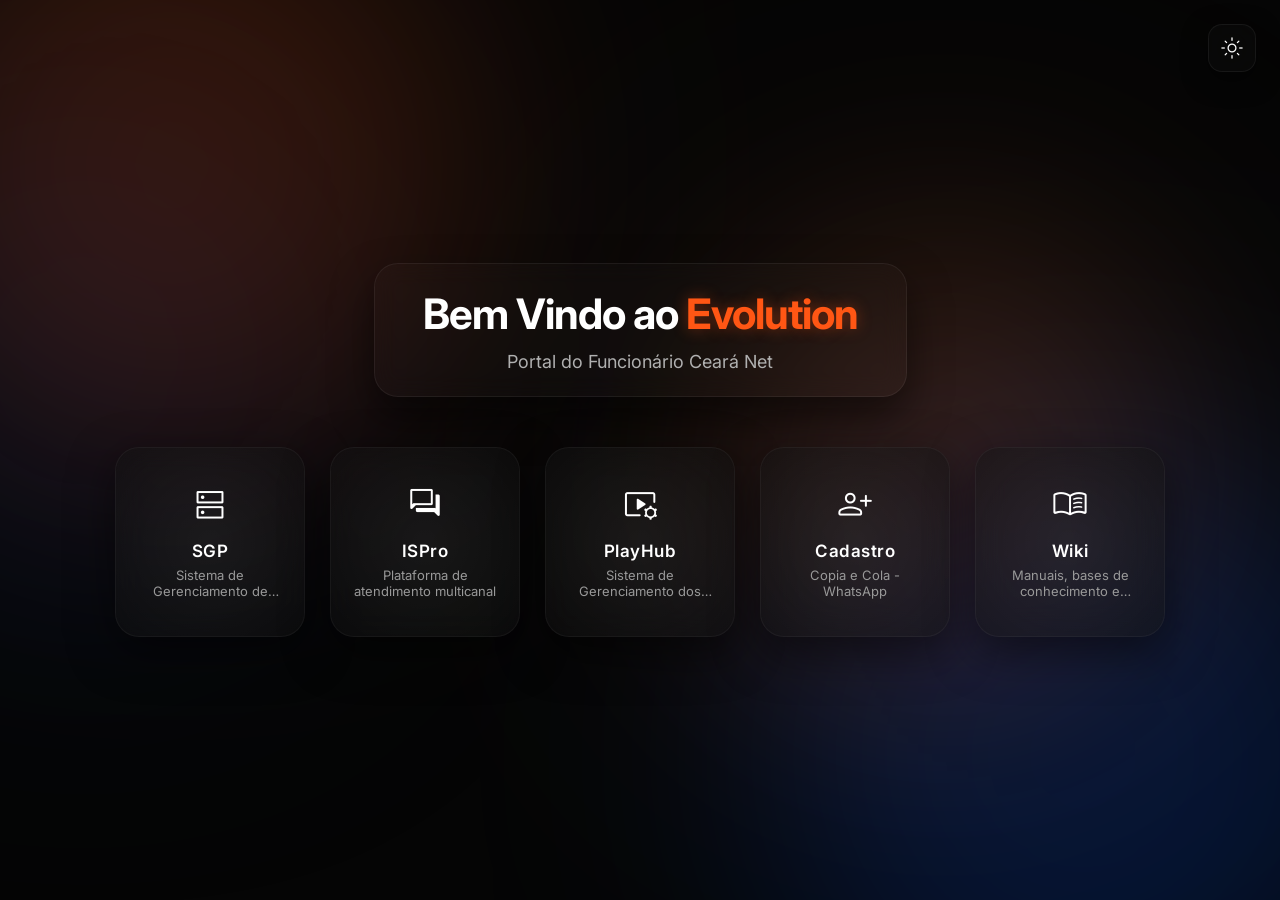
==== index.html @ 419f9e15 "First Commit" ====
<!DOCTYPE html>
<html lang="pt-BR">
<head>
    <meta charset="UTF-8">
    <meta name="viewport" content="width=device-width, initial-scale=1.0">
    <link rel="icon" href="./images/favicon/favicon.png" type="image/x-icon">
    <title>Ceará Net Evolution | Portal do Funcionário</title>
    
    <link rel="preconnect" href="https://fonts.googleapis.com">
    <link rel="preconnect" href="https://fonts.gstatic.com" crossorigin>
    <link href="https://fonts.googleapis.com/css2?family=Inter:wght@400;500;600;700&display=swap" rel="stylesheet">
    <link rel="stylesheet" href="https://fonts.googleapis.com/css2?family=Material+Symbols+Rounded:opsz,wght,FILL,GRAD@20..48,100..700,0..1,-50..200&display=block" />

    <link rel="stylesheet" href="./css/mainStyle.css">
    <link rel="stylesheet" href="./css/indexStyle.css">
</head>
<body>

    <button id="theme-toggle" aria-label="Alternar Tema">
        <span class="material-symbols-rounded">light_mode</span>
    </button>

    <div class="blob-container">
        <div class="fluid-blob blob-1"></div>
        <div class="fluid-blob blob-2"></div>
        <div class="fluid-blob blob-3"></div>
        <div class="fluid-blob blob-4"></div>
    </div>

    <div class="main-container">
        
        <div class="hero">
            <h1>Bem Vindo ao <span>Evolution</span></h1>
            <p>Portal do Funcionário Ceará Net</p>
        </div>

        <div class="cards-grid">

            <a href="https://cearanetmt.sgp.net.br/" target="_blank" class="card">
                <span class="material-symbols-rounded">dns</span>
                <h3>SGP</h3>
                <p>Sistema de Gerenciamento de Provedores</p>
            </a>

            <a href="https://app.ispro.ai/" target="_blank" class="card">
                <span class="material-symbols-rounded">forum</span>
                <h3>ISPro</h3>
                <p>Plataforma de atendimento multicanal</p>
            </a>

            <a href="https://www.playhub.com.br/APP/" target="_blank" class="card">
                <span class="material-symbols-rounded">video_settings</span>
                <h3>PlayHub</h3>
                <p>Sistema de Gerenciamento dos SVAs</p>
            </a>
            
            <a href="./pages/cad-type.html" class="card">
                <span class="material-symbols-rounded">person_add</span>
                <h3>Cadastro</h3>
                <p>Copia e Cola - WhatsApp</p>
            </a>

            <a href="./pages/wiki.html" class="card">
                <span class="material-symbols-rounded">menu_book</span>
                <h3>Wiki</h3>
                <p>Manuais, bases de conhecimento e tutoriais da equipe.</p>
            </a>

        </div>
    </div>

    <script src="./js/indexScript.js"></script>
    <script src="./js/mainScript.js"></script>
</body>
</html>
---- css/mainStyle.css ----
@charset "UTF-8";

/* ==========================================================================
   DESIGN SYSTEM - CEARÁ NET EVOLUTION (VARIÁVEIS GLOBAIS)
   ========================================================================== */
:root {
    /* Paleta de Cores Mestre (Laranjas e Azuis) */
    --clr-orange-main: #FF5614;   /* Laranja Principal */
    --clr-orange-light: #ff773d;  /* Laranja Claro */
    --clr-blue-electric: #0052ff; /* Azul Elétrico Vibrante */
    --clr-blue-deep: #001f66;     /* Azul Profundo Sutil */

    /* Variáveis Semânticas do Tema Escuro */
    --bg-base: #050505;
    --bg-card: rgba(15, 15, 15, 0.45);
    --bg-hero: rgba(255, 255, 255, 0.02);
    --text-main: #ffffff;
    --text-muted: #b0b0b0;
    --text-card-p: #999999;
    --border-alpha: rgba(255, 255, 255, 0.06);
    --shadow-base: rgba(0, 0, 0, 0.5);
    
    --font-primary: 'Inter', sans-serif;
    --transition-smooth: all 0.4s cubic-bezier(0.165, 0.84, 0.44, 1);
}

/* Adaptação para Tema Claro */
.light-theme {
    --bg-base: #fcfff9;
    --bg-card: rgba(255, 255, 255, 0.7);
    --bg-hero: rgba(0, 0, 64, 0.03);
    --text-main: #222222;
    --text-muted: #555555;
    --text-card-p: #666666;
    --border-alpha: rgba(0, 40, 80, 0.08);
    --shadow-base: rgba(0, 30, 60, 0.06);
}

/* RESET UNIVERSAL */
* {
    margin: 0;
    padding: 0;
    box-sizing: border-box;
    font-family: var(--font-primary);
}

body {
    background-color: var(--bg-base); 
    color: var(--text-main);
    display: flex;
    flex-direction: column;
    min-height: 100vh;
    overflow-x: hidden;
    position: relative;
    transition: background-color 0.4s ease, color 0.4s ease;
}
---- css/indexStyle.css ----
@charset "UTF-8";

/* ==========================================================================
   --- COMPONENTE ESPECÍFICO DA HOME: BACKGROUND LÍQUIDO DE 4 CORES ---
   ========================================================================== */
.blob-container {
    position: fixed;
    top: 0;
    left: 0;
    width: 100%;
    height: 100%;
    z-index: -1;
    overflow: hidden;
    pointer-events: none;
}

.fluid-blob {
    position: absolute;
    border-radius: 50%;
    filter: blur(120px); 
    opacity: 0.18;       
    mix-blend-mode: screen;
    transition: opacity 0.6s ease, filter 0.6s ease, mix-blend-mode 0.6s ease;
}

/* AJUSTE SOLICITADO: Calibração refinada do Background para a Versão Clara.
   Diminuímos a opacidade para não estourar e aumentamos o borrado para fundir as cores de forma madura.
*/
.light-theme .fluid-blob {
    opacity: 0.05;             /* Opacidade reduzida para um efeito bem sutil */
    filter: blur(160px);       /* Borrado aumentado para espalhar e suavizar o gradiente */
    mix-blend-mode: multiply;  /* Altera a mesclagem para dar intensidade às cores sobre o fundo claro */
}

/* Esfera 1: Laranja Principal */
.blob-1 {
    width: 600px;
    height: 600px;
    background: var(--clr-orange-main);
    top: -15%;
    left: -10%;
    animation: moveBlobOne 14s infinite alternate ease-in-out;
}

/* Esfera 2: Azul Elétrico */
.blob-2 {
    width: 650px;
    height: 650px;
    background: var(--clr-blue-electric);
    bottom: -20%;
    right: -10%;
    animation: moveBlobTwo 16s infinite alternate ease-in-out;
}

/* Esfera 3: Laranja Claro */
.blob-3 {
    width: 480px;
    height: 480px;
    background: var(--clr-orange-light);
    top: 25%;
    left: 55%;
    animation: moveBlobThree 12s infinite alternate ease-in-out;
}

/* Esfera 4: Azul Profundo */
.blob-4 {
    width: 550px;
    height: 550px;
    background: var(--clr-blue-deep);
    bottom: 30%;
    left: -15%;
    animation: moveBlobFour 15s infinite alternate ease-in-out;
}

/* Animações fluidas de deslocamento cruzado com tempos dinâmicos */
@keyframes moveBlobOne {
    0% { transform: translate(0, 0) scale(1); }
    50% { transform: translate(150px, 100px) scale(1.1); }
    100% { transform: translate(50px, 200px) scale(0.95); }
}

@keyframes moveBlobTwo {
    0% { transform: translate(0, 0) scale(1.1); }
    50% { transform: translate(-180px, -140px) scale(0.9); }
    100% { transform: translate(-20px, 80px) scale(1); }
}

@keyframes moveBlobThree {
    0% { transform: translate(0, 0) scale(1); }
    50% { transform: translate(-120px, 150px) scale(1.15); }
    100% { transform: translate(100px, -50px) scale(0.9); }
}

@keyframes moveBlobFour {
    0% { transform: translate(0, 0) scale(0.95); }
    50% { transform: translate(160px, -120px) scale(1.05); }
    100% { transform: translate(80px, 40px) scale(1); }
}

/* ==========================================================================
   --- COMPONENTE: BOTÃO ALTERNADOR DE TEMA (CANTO SUPERIOR DIREITO) ---
   ========================================================================== */
#theme-toggle {
    position: absolute;
    top: 24px;
    right: 24px;
    z-index: 10;
    width: 48px;
    height: 48px;
    border-radius: 14px;
    background: var(--bg-card);
    border: 1px solid var(--border-alpha);
    backdrop-filter: blur(12px);
    -webkit-backdrop-filter: blur(12px);
    color: var(--text-main);
    cursor: pointer;
    display: flex;
    align-items: center;
    justify-content: center;
    box-shadow: 0 8px 24px var(--shadow-base);
    transition: var(--transition-smooth);
}

#theme-toggle:hover {
    transform: translateY(-2px) scale(1.05);
    border-color: rgba(255, 86, 20, 0.4);
    color: var(--clr-orange-main);
    box-shadow: 0 12px 30px -5px rgba(255, 86, 20, 0.2), 0 8px 20px var(--shadow-base);
}

#theme-toggle .material-symbols-rounded {
    font-size: 24px;
    margin-bottom: 0; 
    transition: transform 0.5s cubic-bezier(0.165, 0.84, 0.44, 1);
}

#theme-toggle:active {
    transform: scale(0.95);
}

/* ==========================================================================
   --- CONTEÚDO PRINCIPAL (DASHBOARD) ---
   ========================================================================== */
.main-container {
    flex: 1;
    display: flex;
    flex-direction: column;
    align-items: center;
    padding: 60px 20px;
    justify-content: center;
    position: relative;
    z-index: 1;
}

/* --- HERO HEADER --- */
.hero {
    text-align: center;
    margin-bottom: 50px;
    padding: 24px 48px;
    border-radius: 24px;
    background: var(--bg-hero);
    backdrop-filter: blur(12px);
    -webkit-backdrop-filter: blur(12px);
    border: 1px solid var(--border-alpha);
    box-shadow: 0 20px 40px var(--shadow-base);
}

.hero h1 {
    font-size: 42px;
    font-weight: 700;
    margin-bottom: 12px;
    letter-spacing: -1px;
}

.hero h1 span {
    color: var(--clr-orange-main);
    text-shadow: 0 0 15px rgba(255, 86, 20, 0.4);
}

.light-theme .hero h1 span {
    text-shadow: none; /* Remove o brilho neon no texto para preservar o contraste claro */
}

.hero p {
    color: var(--text-muted);
    font-size: 18px;
    font-weight: 400;
}

/* --- GRID DE CARDS --- */
.cards-grid {
    display: flex;
    gap: 25px;
    max-width: 1100px;
    width: 100%;
    justify-content: center;
    flex-wrap: wrap;
}

/* --- CARD LIQUID GLASS --- */
.card {
    background: var(--bg-card);
    backdrop-filter: blur(16px);
    -webkit-backdrop-filter: blur(16px);
    border: 1px solid var(--border-alpha);
    border-radius: 24px;
    width: 190px;
    height: 190px;
    display: flex;
    flex-direction: column;
    align-items: center;
    justify-content: center;
    cursor: pointer;
    transition: var(--transition-smooth);
    text-align: center;
    padding: 20px;
    text-decoration: none;
    color: inherit;
    position: relative;
    overflow: hidden;
    box-shadow: 0 15px 45px var(--shadow-base);
}

.card::before {
    content: '';
    position: absolute;
    top: -50%;
    left: -50%;
    width: 200%;
    height: 200%;
    background: radial-gradient(circle, rgba(255,255,255,0.06) 0%, rgba(255,255,255,0) 60%);
    transform: rotate(30deg);
    transition: all 0.6s ease;
    z-index: 1;
}

.card:hover {
    transform: translateY(-8px) scale(1.02);
    border-color: rgba(255, 86, 20, 0.4);
    background: rgba(20, 20, 20, 0.6);
    box-shadow: 0 20px 50px -10px rgba(255, 86, 20, 0.25), 0 10px 30px var(--shadow-base);
}

.light-theme .card:hover {
    background: rgba(255, 255, 255, 0.85);
    box-shadow: 0 20px 40px -10px rgba(255, 86, 20, 0.15), 0 10px 25px var(--shadow-base);
}

.card:hover::before {
    left: -10%;
    top: -10%;
    opacity: 0.6;
}

.material-symbols-rounded {
    font-size: 38px;
    color: var(--text-main);
    margin-bottom: 18px;
    transition: all 0.3s ease;
    position: relative;
    z-index: 2;
    display: inline-block;
    font-variation-settings: 'FILL' 0, 'wght' 300, 'GRAD' 0, 'opsz' 40;
}

.card:hover .material-symbols-rounded {
    color: var(--clr-orange-main);
    transform: scale(1.1);
    filter: drop-shadow(0 0 10px rgba(255, 86, 20, 0.6));
    font-variation-settings: 'FILL' 1, 'wght' 400, 'GRAD' 0, 'opsz' 40;
}

.light-theme .card:hover .material-symbols-rounded {
    filter: drop-shadow(0 2px 6px rgba(255, 86, 20, 0.3)); /* Brilho mais contido para o modo claro */
}

.card h3 {
    font-size: 17px;
    font-weight: 600;
    margin-bottom: 6px;
    position: relative;
    z-index: 2;
    letter-spacing: 0.5px;
}

.card p {
    color: var(--text-card-p);
    font-size: 13px;
    position: relative;
    z-index: 2;
    font-weight: 400;
    display: -webkit-box;
    -webkit-line-clamp: 2;
    -webkit-box-orient: vertical;
    overflow: hidden;
}
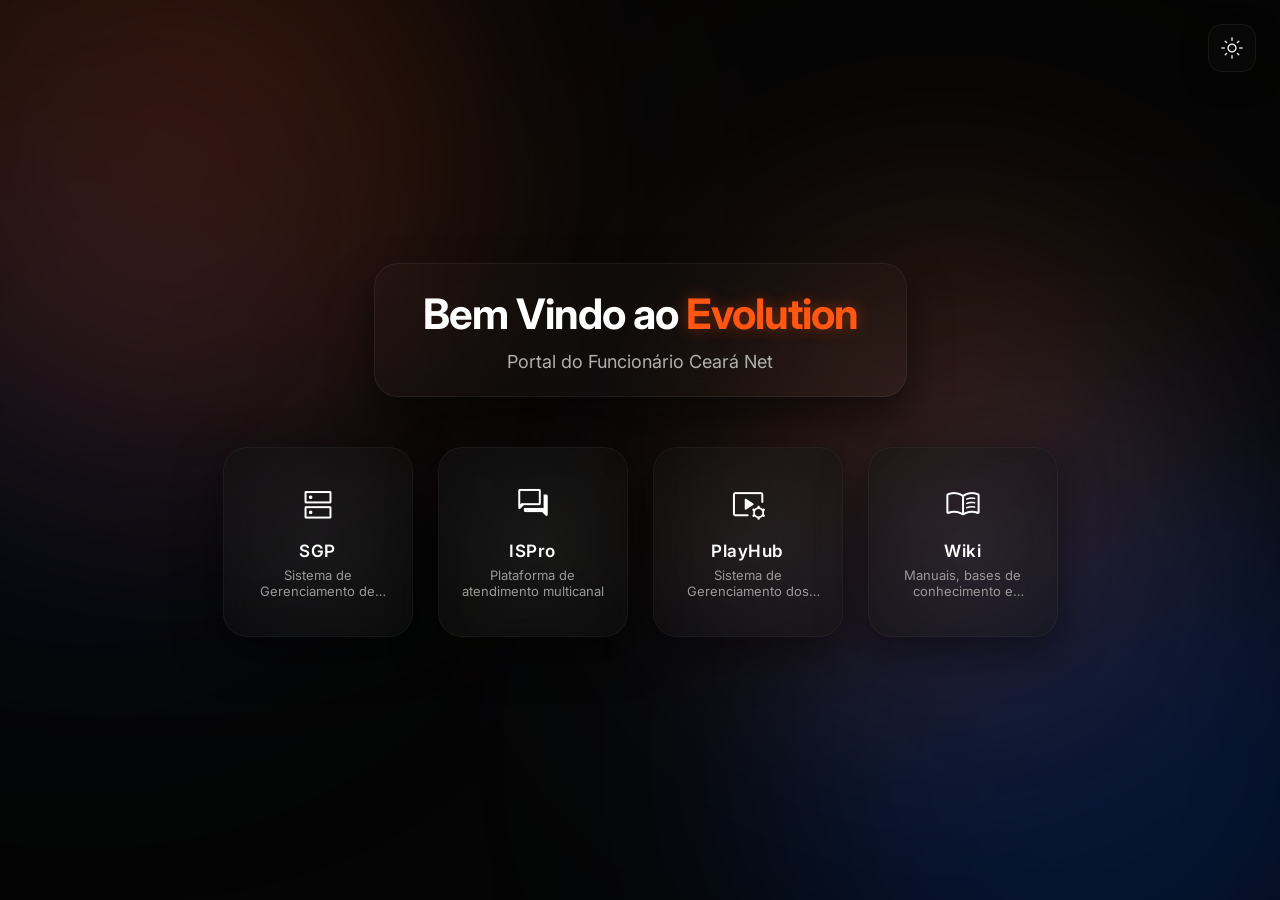
==== commit 0fa50ba6: "Update index.html" ====
--- a/index.html
+++ b/index.html
@@ -4,7 +4,7 @@
     <meta charset="UTF-8">
     <meta name="viewport" content="width=device-width, initial-scale=1.0">
     <link rel="icon" href="./images/favicon/favicon.png" type="image/x-icon">
-    <title>Ceará Net Evolution | Portal do Funcionário</title>
+    <title>Ceará Net Evolution | Home</title>
     
     <link rel="preconnect" href="https://fonts.googleapis.com">
     <link rel="preconnect" href="https://fonts.gstatic.com" crossorigin>
@@ -53,12 +53,6 @@
                 <h3>PlayHub</h3>
                 <p>Sistema de Gerenciamento dos SVAs</p>
             </a>
-            
-            <a href="./pages/cad-type.html" class="card">
-                <span class="material-symbols-rounded">person_add</span>
-                <h3>Cadastro</h3>
-                <p>Copia e Cola - WhatsApp</p>
-            </a>
 
             <a href="./pages/wiki.html" class="card">
                 <span class="material-symbols-rounded">menu_book</span>
@@ -72,4 +66,4 @@
     <script src="./js/indexScript.js"></script>
     <script src="./js/mainScript.js"></script>
 </body>
-</html>+</html>
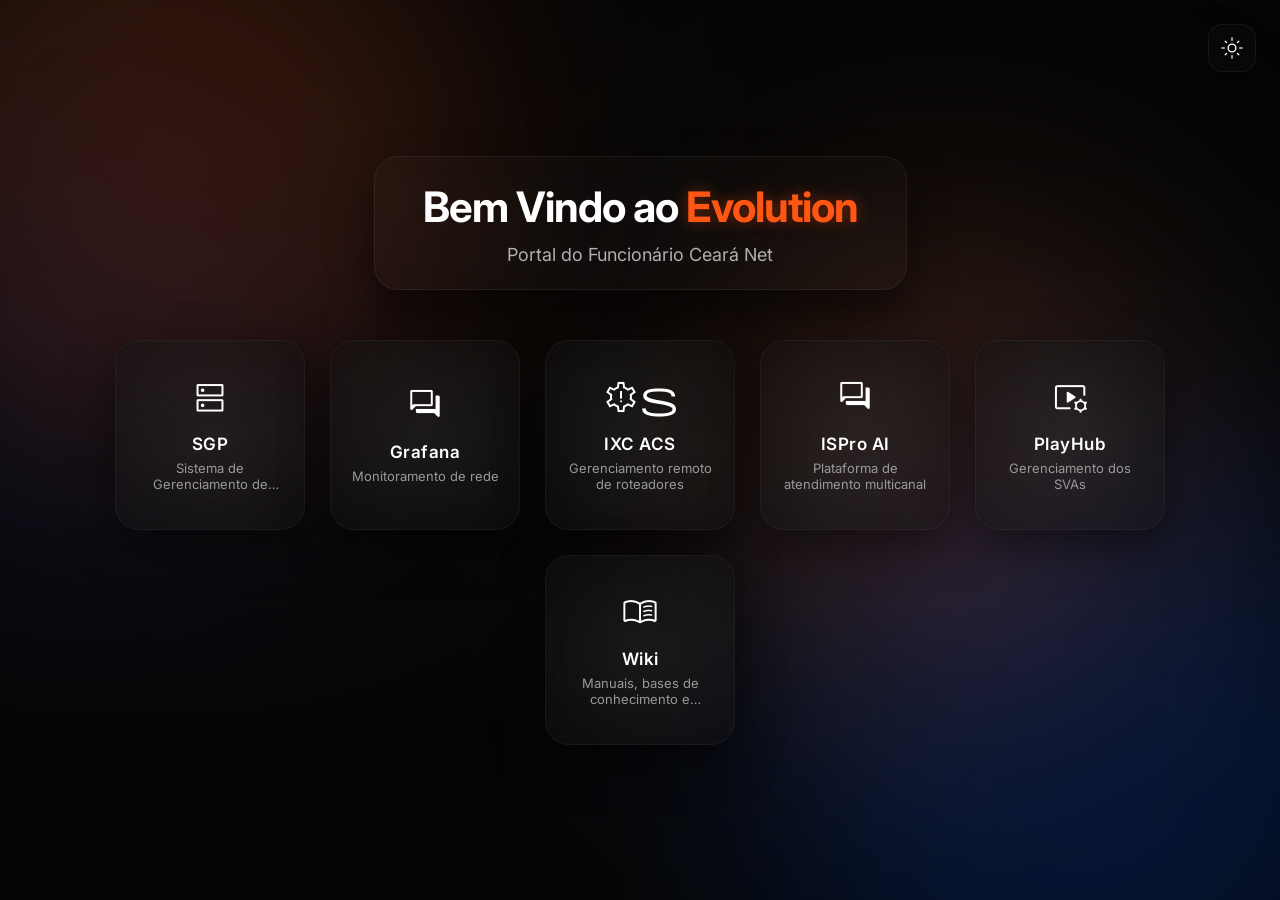
==== commit 13bb16a9: "Update index.html" ====
--- a/index.html
+++ b/index.html
@@ -42,22 +42,34 @@
                 <p>Sistema de Gerenciamento de Provedores</p>
             </a>
 
+            <a href="http://45.170.220.253:3000/" target="_blank" class="card">
+                <span class="material-symbols-rounded">forum</span>
+                <h3>Grafana</h3>
+                <p>Monitoramento de rede</p>
+            </a>
+
+            <a href="https://genie.cearanetfibra.com.br/login" target="_blank" class="card">
+                <span class="material-symbols-rounded">settings_alerts</span>
+                <h3>IXC ACS</h3>
+                <p>Gerenciamento remoto de roteadores</p>
+            </a>
+
             <a href="https://app.ispro.ai/" target="_blank" class="card">
                 <span class="material-symbols-rounded">forum</span>
-                <h3>ISPro</h3>
+                <h3>ISPro AI</h3>
                 <p>Plataforma de atendimento multicanal</p>
             </a>
-
+            
             <a href="https://www.playhub.com.br/APP/" target="_blank" class="card">
                 <span class="material-symbols-rounded">video_settings</span>
                 <h3>PlayHub</h3>
-                <p>Sistema de Gerenciamento dos SVAs</p>
+                <p>Gerenciamento dos SVAs</p>
             </a>
 
             <a href="./pages/wiki.html" class="card">
                 <span class="material-symbols-rounded">menu_book</span>
                 <h3>Wiki</h3>
-                <p>Manuais, bases de conhecimento e tutoriais da equipe.</p>
+                <p>Manuais, bases de conhecimento e tutoriais para a equipe.</p>
             </a>
 
         </div>
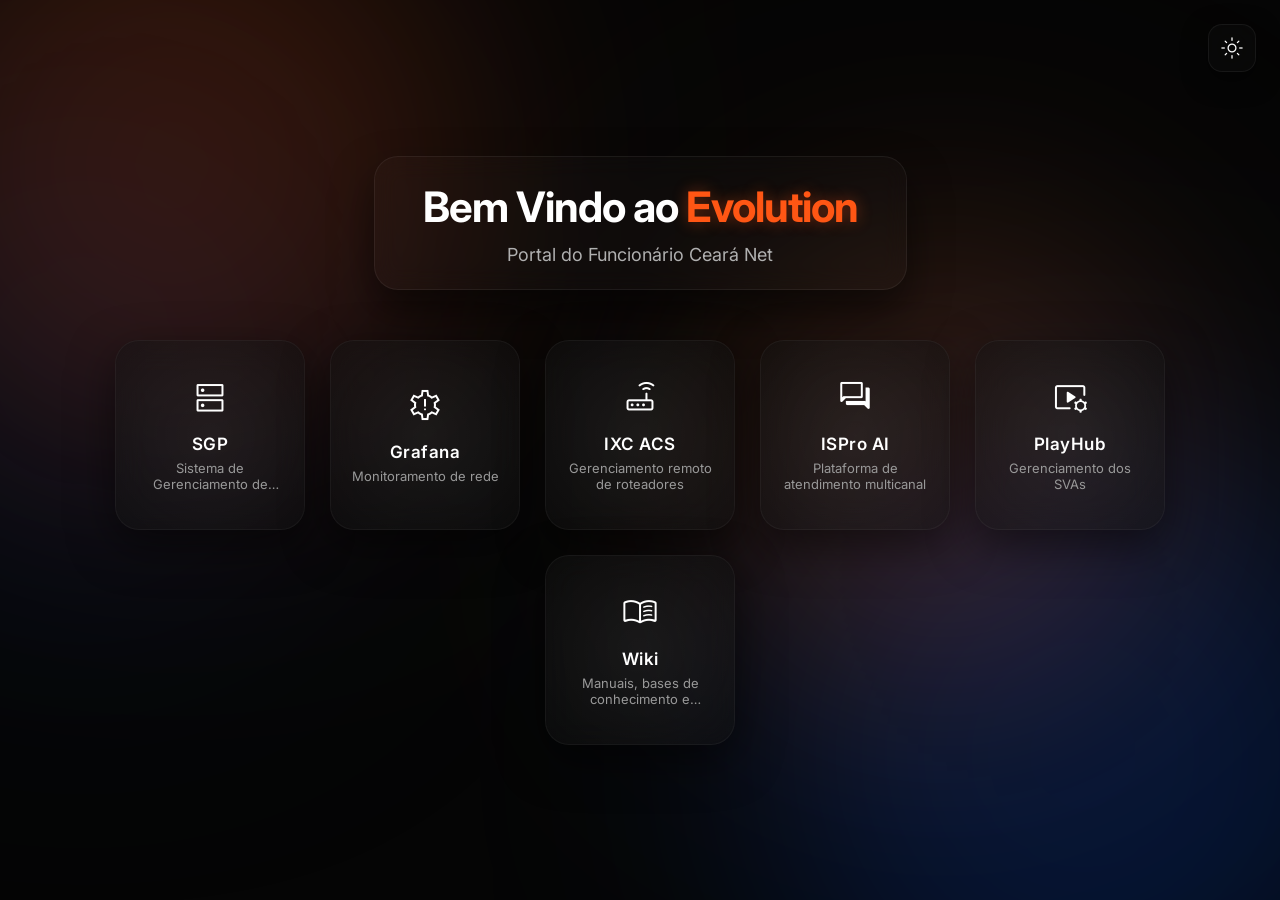
==== commit 4a3859b2: "Update index.html" ====
--- a/index.html
+++ b/index.html
@@ -43,13 +43,13 @@
             </a>
 
             <a href="http://45.170.220.253:3000/" target="_blank" class="card">
-                <span class="material-symbols-rounded">forum</span>
+                <span class="material-symbols-rounded">settings_alert</span>
                 <h3>Grafana</h3>
                 <p>Monitoramento de rede</p>
             </a>
 
             <a href="https://genie.cearanetfibra.com.br/login" target="_blank" class="card">
-                <span class="material-symbols-rounded">settings_alerts</span>
+                <span class="material-symbols-rounded">router</span>
                 <h3>IXC ACS</h3>
                 <p>Gerenciamento remoto de roteadores</p>
             </a>
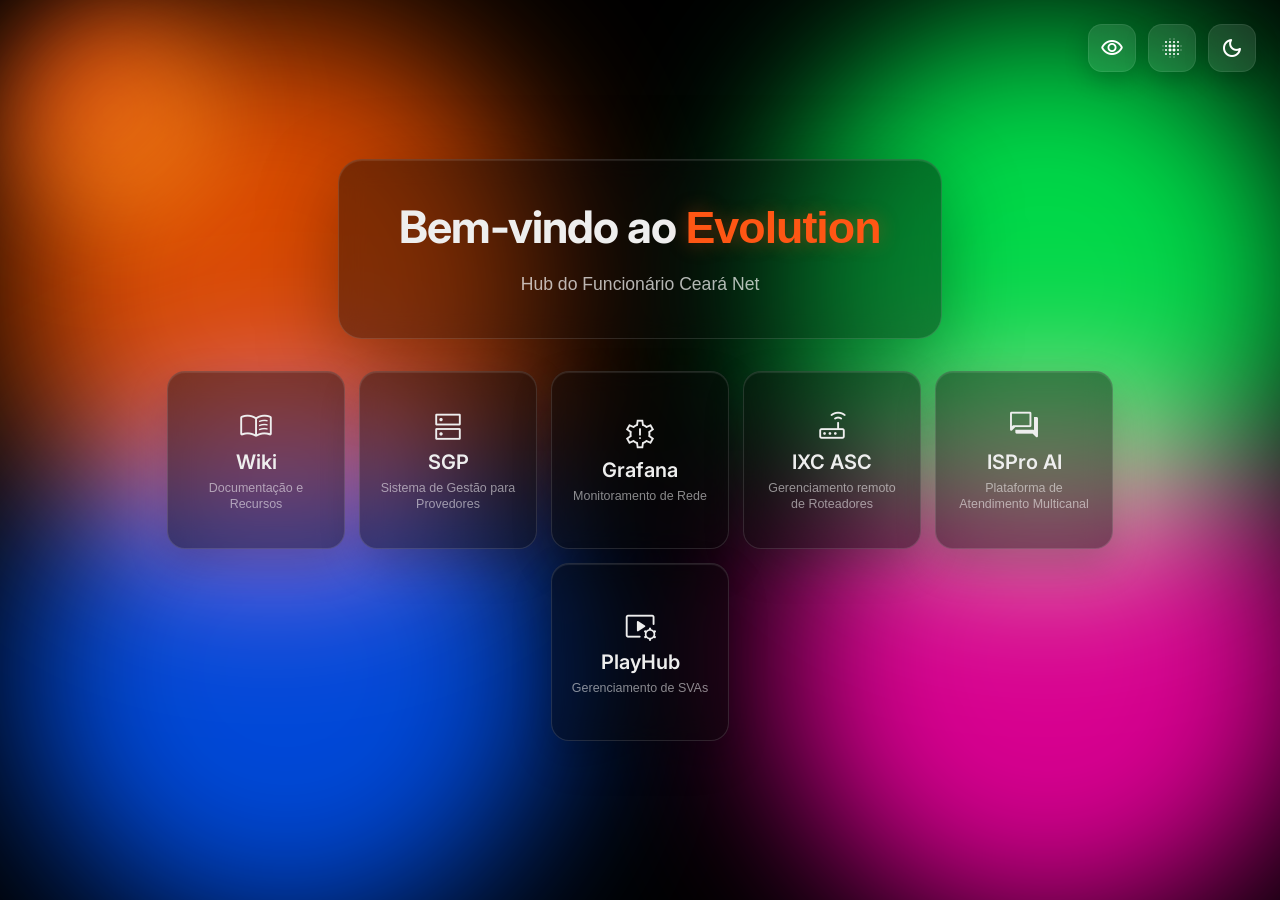
==== commit fc20e0c2: "Organizing folders and files, implementing a new global style." ====
--- a/index.html
+++ b/index.html
@@ -3,79 +3,84 @@
 <head>
     <meta charset="UTF-8">
     <meta name="viewport" content="width=device-width, initial-scale=1.0">
+    <title>Ceará Net Evolution</title>
     <link rel="icon" href="./images/favicon/favicon.png" type="image/x-icon">
-    <title>Ceará Net Evolution | Home</title>
     
     <link rel="preconnect" href="https://fonts.googleapis.com">
     <link rel="preconnect" href="https://fonts.gstatic.com" crossorigin>
-    <link href="https://fonts.googleapis.com/css2?family=Inter:wght@400;500;600;700&display=swap" rel="stylesheet">
+    <link href="https://fonts.googleapis.com/css2?family=Inter:wght@400;500;600;700;900&display=swap" rel="stylesheet">
     <link rel="stylesheet" href="https://fonts.googleapis.com/css2?family=Material+Symbols+Rounded:opsz,wght,FILL,GRAD@20..48,100..700,0..1,-50..200&display=block" />
-
-    <link rel="stylesheet" href="./css/mainStyle.css">
-    <link rel="stylesheet" href="./css/indexStyle.css">
+    
+    <link rel="stylesheet" href="./css/global-style.css">
+    <link rel="stylesheet" href="./css/index-style.css">
 </head>
-<body>
-
-    <button id="theme-toggle" aria-label="Alternar Tema">
-        <span class="material-symbols-rounded">light_mode</span>
-    </button>
-
+<body class="dark-theme"> 
+    
     <div class="blob-container">
+        <div class="blob-cursor" id="blob-cursor"></div>
         <div class="fluid-blob blob-1"></div>
         <div class="fluid-blob blob-2"></div>
         <div class="fluid-blob blob-3"></div>
         <div class="fluid-blob blob-4"></div>
     </div>
 
-    <div class="main-container">
-        
-        <div class="hero">
-            <h1>Bem Vindo ao <span>Evolution</span></h1>
-            <p>Portal do Funcionário Ceará Net</p>
-        </div>
+    <div class="interface-controls">
+        <button id="visibility-toggle" class="material-symbols-rounded" title="Ocultar/Exibir Elementos">visibility</button>
+        <button id="blur-toggle" class="material-symbols-rounded" title="Alternar Intensidade do Desfoque">blur_on</button>
+        <button id="theme-toggle" class="material-symbols-rounded" title="Alternar Tema Escuro/Claro">dark_mode</button>
+    </div>
 
-        <div class="cards-grid">
+    <main class="hero-container">
+        <div class="content-wrapper">
+            
+            <div class="welcome-box">
+                <h1>Bem-vindo ao <span>Evolution</span></h1>
+                <p>Hub do Funcionário Ceará Net</p>
+            </div>
 
-            <a href="https://cearanetmt.sgp.net.br/" target="_blank" class="card">
-                <span class="material-symbols-rounded">dns</span>
-                <h3>SGP</h3>
-                <p>Sistema de Gerenciamento de Provedores</p>
-            </a>
+            <div class="sub-boxes-container">
+                
+                <a href="./pages/wiki.html" class="sub-box">
+                    <span class="material-symbols-rounded">menu_book</span>
+                    <h2>Wiki</h2>
+                    <p>Documentação e Recursos</p>
+                </a>
 
-            <a href="http://45.170.220.253:3000/" target="_blank" class="card">
-                <span class="material-symbols-rounded">settings_alert</span>
-                <h3>Grafana</h3>
-                <p>Monitoramento de rede</p>
-            </a>
+                <a href="https://cearanetmt.sgp.net.br/" target="_blank" class="sub-box">
+                    <span class="material-symbols-rounded">dns</span>
+                    <h2>SGP</h2>
+                    <p>Sistema de Gestão para Provedores</p>
+                </a>
 
-            <a href="https://genie.cearanetfibra.com.br/login" target="_blank" class="card">
-                <span class="material-symbols-rounded">router</span>
-                <h3>IXC ACS</h3>
-                <p>Gerenciamento remoto de roteadores</p>
-            </a>
+                <a href="#" target="_blank" class="sub-box">
+                    <span class="material-symbols-rounded">settings_alert</span>
+                    <h2>Grafana</h2>
+                    <p>Monitoramento de Rede</p>
+                </a>
 
-            <a href="https://app.ispro.ai/" target="_blank" class="card">
-                <span class="material-symbols-rounded">forum</span>
-                <h3>ISPro AI</h3>
-                <p>Plataforma de atendimento multicanal</p>
-            </a>
-            
-            <a href="https://www.playhub.com.br/APP/" target="_blank" class="card">
-                <span class="material-symbols-rounded">video_settings</span>
-                <h3>PlayHub</h3>
-                <p>Gerenciamento dos SVAs</p>
-            </a>
+                <a href="#" target="_blank" class="sub-box">
+                    <span class="material-symbols-rounded">router</span>
+                    <h2>IXC ASC</h2>
+                    <p>Gerenciamento remoto de Roteadores</p>
+                </a>
 
-            <a href="./pages/wiki.html" class="card">
-                <span class="material-symbols-rounded">menu_book</span>
-                <h3>Wiki</h3>
-                <p>Manuais, bases de conhecimento e tutoriais para a equipe.</p>
-            </a>
+                <a href="https://app.ispro.ai/" target="_blank" class="sub-box">
+                    <span class="material-symbols-rounded">forum</span>
+                    <h2>ISPro AI</h2>
+                    <p>Plataforma de Atendimento Multicanal</p>
+                </a>
+
+                <a href="https://www.playhub.com.br/APP/" target="_blank" class="sub-box">
+                    <span class="material-symbols-rounded">video_settings</span>
+                    <h2>PlayHub</h2>
+                    <p>Gerenciamento de SVAs</p>
+                </a>
+                
+            </div>
 
         </div>
-    </div>
+    </main>
 
     <script src="./js/indexScript.js"></script>
-    <script src="./js/mainScript.js"></script>
 </body>
-</html>
+</html>
--- a/css/global-style.css
+++ b/css/global-style.css
@@ -0,0 +1,71 @@
+@charset "UTF-8";
+
+/* ==========================================================================
+   --- ARQUITETURA GLOBAL: CORES ADAPTATIVAS (LIQUID GLASS / QT INTEGRATION) ---
+   ========================================================================== */
+
+:root {
+    /* FONTES E AUDIOVISUAL */
+    --font-primary: 'Montserrat', sans-serif;
+    --font-secondary: 'Inter', sans-serif;
+    --icons-font: 'Material Symbols Rounded', sans-serif;
+    --transition-smooth: all 0.4s cubic-bezier(0.165, 0.84, 0.44, 1);
+    
+    /* TEMA ESCURO PADRÃO (Default)
+       Movido para o :root para que o site assuma estas variáveis nativamente
+       quando o body não tiver a classe clara ativa.
+    */
+    --bg-color-1: #000000;         /* Forçado a preto puro para o efeito 'screen' RGB */
+    --bg-color-2: #111111;
+    --popup-bg-color: rgba(255, 255, 255, 0.02); /* Transforma popups em Glassmorphism */
+    --accent-color: #FF5614;       /* Azul Elétrico para o teu nome */
+    --font-color-1: #eeeeee;
+    --font-color-2: rgba(255, 255, 255, 0.7); /* Suavizado para dar leitura no vidro */
+    --text-field-color: rgba(255, 255, 255, 0.05);
+    --button-color: rgba(255, 255, 255, 0.1);
+    --hyperlink-color: #92CBFF;
+    --stroke-color: rgba(255, 255, 255, 0.08);
+    --white-color: #ffffff;
+    --black-color: #000000;
+}
+
+/* TEMA CLARO
+   Ativado dinamicamente pelo JavaScript (.light-theme). 
+   Sobrescreve a raiz para o espaço CMYK.
+*/
+.light-theme {
+    --bg-color-1: #ffffff;         /* Forçado a branco puro para o efeito 'multiply' CMYK */
+    --bg-color-2: #f4f6f9;
+    --popup-bg-color: rgba(0, 0, 0, 0.02); /* Glassmorphism claro sutil */
+    --accent-color: #FF5614;       /* Vermelho/Coral vivo para o tema claro */
+    --font-color-1: #111111;
+    --font-color-2: #555555;
+    --text-field-color: rgba(0, 0, 0, 0.03);
+    --button-color: rgba(0, 0, 0, 0.05);
+    --hyperlink-color: #1162ad;
+    --stroke-color: rgba(0, 0, 0, 0.06);
+    --white-color: #ffffff;
+    --black-color: #000000;
+}
+
+/* ==========================================================================
+   --- RESET UNIVERSAL ---
+   ========================================================================== */
+* {
+    margin: 0;
+    padding: 0;
+    box-sizing: border-box;
+    font-family: var(--font-primary);
+}
+
+body {
+    /* O corpo agora consome o fundo do container de forma limpa e em sintonia */
+    background-color: var(--bg-color-1); 
+    color: var(--font-color-1);
+    display: flex;
+    flex-direction: column;
+    min-height: 100vh;
+    overflow: hidden; /* Evita barras de rolagem causadas pela flutuação dos blobs */
+    position: relative;
+    transition: background-color 0.4s ease, color 0.4s ease;
+}
--- a/css/index-style.css
+++ b/css/index-style.css
@@ -0,0 +1,377 @@
+@charset "UTF-8";
+
+/* ==========================================================================
+   --- MOTOR DE BLOBS LAB: TÉTRADE HARMÓNICA + CURSOR ---
+   ========================================================================== */
+.blob-container {
+    position: fixed;
+    top: 0;
+    left: 0;
+    width: 100%;
+    height: 100%;
+    z-index: -1;
+    overflow: hidden;
+    pointer-events: none;
+    background-color: var(--bg-color-1); 
+    transition: background-color 0.4s ease;
+}
+
+.fluid-blob {
+    position: absolute;
+    top: 0;
+    left: 0;
+    border-radius: 50%;       
+    opacity: 0.85;            
+    filter: blur(80px);       
+    mix-blend-mode: screen;   
+    width: 60vh;              
+    height: 60vh;
+    will-change: transform;   
+    transition: filter 0.4s ease, opacity 0.4s ease;
+}
+
+/* Cursor Padrão */
+.blob-cursor {
+    position: absolute;
+    top: 0;
+    left: 0;
+    width: 25vh;              
+    height: 25vh;
+    border-radius: 50%;
+    background: var(--accent-color); 
+    opacity: 0.75;
+    filter: blur(50px);       
+    mix-blend-mode: screen;
+    pointer-events: none;
+    will-change: transform;
+    margin-top: -12.5vh;
+    margin-left: -12.5vh;
+    transition: background 0.4s ease, filter 0.4s ease, opacity 0.4s ease;
+}
+
+/* ESTADO MAGNÉTICO */
+.blob-cursor.hovering {
+    filter: blur(22px) !important; 
+    opacity: 0.8; 
+    border-radius: 18px; 
+    margin-top: 0px !important;
+    margin-left: 0px !important;
+    
+    transition: transform 0.3s cubic-bezier(0.165, 0.84, 0.44, 1), 
+                width 0.3s cubic-bezier(0.165, 0.84, 0.44, 1), 
+                height 0.3s cubic-bezier(0.165, 0.84, 0.44, 1),
+                border-radius 0.3s ease,
+                filter 0.3s ease, 
+                opacity 0.3s ease;
+}
+
+/* ==========================================================================
+   INTERRUPTORES DO UTILIZADOR (.no-blur e .hide-blobs)
+   ========================================================================== */
+.blob-container.no-blur .fluid-blob,
+.blob-container.no-blur .blob-cursor {
+    filter: none !important;  
+}
+
+.blob-container.hide-blobs .fluid-blob {
+    opacity: 0 !important;
+    pointer-events: none !important;
+}
+
+/* ==========================================================================
+   CONFIGURAÇÃO DA TÉTRADE CROMÁTICA DINÂMICA
+   ========================================================================== */
+.blob-1 { background: #ff5500; }             
+.light-theme .blob-1 { background: #00aaee; } 
+.blob-2 { background: #00ff55; }             
+.light-theme .blob-2 { background: #aa00ff; } 
+.blob-3 { background: #0055ff; }             
+.light-theme .blob-3 { background: #ffaa00; } 
+.blob-4 { background: #ff00aa; }             
+.light-theme .blob-4 { background: #00aa55; } 
+
+/* ==========================================================================
+   COMPORTAMENTO ADAPTATIVO: TEMA CLARO
+   ========================================================================== */
+.light-theme .blob-container { background-color: var(--bg-color-1); }
+.light-theme .fluid-blob,
+.light-theme .blob-cursor { mix-blend-mode: multiply; opacity: 0.65; filter: blur(90px); }
+.light-theme .blob-cursor { filter: blur(60px); }
+.light-theme .blob-container.no-blur .fluid-blob,
+.light-theme .blob-container.no-blur .blob-cursor { filter: none !important; }
+
+/* ==========================================================================
+   --- INTERFACE: PAINEL DE CONTROLOS (CANTO SUPERIOR DIREITO) ---
+   ========================================================================== */
+.interface-controls {
+    position: absolute;
+    top: 24px;
+    right: 24px;
+    z-index: 10;
+    display: flex;
+    gap: 12px; 
+}
+
+#theme-toggle, #blur-toggle, #visibility-toggle {
+    position: relative; 
+    width: 48px;
+    height: 48px;
+    border-radius: 14px;
+    background: var(--button-color); 
+    border: 1px solid var(--stroke-color); 
+    backdrop-filter: blur(12px);
+    -webkit-backdrop-filter: blur(12px);
+    color: var(--white-color);
+    cursor: pointer;
+    display: flex;
+    align-items: center;
+    justify-content: center;
+    box-shadow: 0 8px 24px rgba(0, 0, 0, 0.2);
+    transition: transform 0.3s ease, color 0.3s ease;
+}
+
+.light-theme #theme-toggle, 
+.light-theme #blur-toggle,
+.light-theme #visibility-toggle {
+    background: var(--button-color);
+    border: 1px solid var(--stroke-color);
+    color: var(--font-color-1); 
+    box-shadow: 0 8px 24px rgba(0, 30, 60, 0.05);
+}
+
+#theme-toggle:hover, 
+#blur-toggle:hover,
+#visibility-toggle:hover {
+    transform: translateY(-2px) scale(1.05);
+    color: color-mix(in srgb, var(--accent-color), white 60%);
+}
+
+.light-theme #theme-toggle:hover, 
+.light-theme #blur-toggle:hover,
+.light-theme #visibility-toggle:hover {
+    color: color-mix(in srgb, var(--accent-color), white 30%);
+}
+
+#theme-toggle:active, #blur-toggle:active, #visibility-toggle:active {
+    transform: scale(0.95);
+}
+
+.material-symbols-rounded { font-family: var(--icons-font); font-size: 24px; }
+
+/* ==========================================================================
+   --- CAMADAS SUPERIORES: CONTEÚDO PRINCIPAL (HERO) & ESTRUTURA ---
+   ========================================================================== */
+.hero-container {
+    flex: 1;
+    display: flex;
+    align-items: center;
+    justify-content: center;
+    padding: 40px 20px;
+    z-index: 1; 
+}
+
+.content-wrapper { 
+    display: flex; 
+    flex-direction: column; 
+    gap: 32px; 
+    align-items: center; 
+    width: 100%;
+    max-width: 1200px;
+}
+
+/* CAIXA PRINCIPAL ISOLADA (Intocada) */
+.welcome-box {
+    text-align: center;
+    padding: 40px 60px;
+    border-radius: 24px; 
+    width: max-content;
+    background: linear-gradient(rgba(0, 0, 0, 0.4), rgba(0, 0, 0, 0.4)), var(--popup-bg-color);
+    border: 1px solid rgba(255, 255, 255, 0.12); 
+    backdrop-filter: blur(12px); 
+    -webkit-backdrop-filter: blur(12px);
+    box-shadow: 0 24px 80px rgba(0, 0, 0, 0.35), inset 0 1px 1px rgba(255, 255, 255, 0.1); 
+    transition: var(--transition-smooth);
+}
+
+.light-theme .welcome-box {
+    background: linear-gradient(rgba(255, 255, 255, 0.6), rgba(255, 255, 255, 0.6)), var(--popup-bg-color);
+    border: 1px solid rgba(0, 0, 0, 0.08); 
+    box-shadow: 0 24px 80px rgba(0, 30, 60, 0.05), inset 0 1px 0 rgba(255, 255, 255, 0.5);
+}
+
+/* ==========================================================================
+   📦 CONTAINER DE BAIXO: Organização das sub-boxes
+   ========================================================================== */
+.sub-boxes-container { 
+    display: flex; 
+    flex-direction: row;
+    flex-wrap: wrap; 
+    justify-content: center;
+    gap: 14px; 
+    width: 100%; 
+    max-width: 950px; 
+    margin: 0 auto;
+}
+
+/* CAIXAS SECUNDÁRIAS */
+.sub-box {
+    flex: 0 0 calc(20% - 12px); 
+    min-width: 150px; 
+    aspect-ratio: 1 / 1; 
+    border-radius: 18px; 
+    
+    display: flex;
+    flex-direction: column; 
+    align-items: center;
+    justify-content: center;
+    gap: 6px; 
+    padding: 14px; 
+    position: relative; 
+    z-index: 2; 
+    background: linear-gradient(rgba(0, 0, 0, 0.4), rgba(0, 0, 0, 0.4)), var(--popup-bg-color);
+    border: 1px solid rgba(255, 255, 255, 0.12);
+    backdrop-filter: blur(12px);
+    -webkit-backdrop-filter: blur(12px);
+    box-shadow: 0 16px 40px rgba(0, 0, 0, 0.2), inset 0 1px 1px rgba(255, 255, 255, 0.1);
+    transition: transform 0.3s ease;
+    text-decoration: none; 
+}
+
+.light-theme .sub-box {
+    background: linear-gradient(rgba(255, 255, 255, 0.6), rgba(255, 255, 255, 0.6)), var(--popup-bg-color);
+    border: 1px solid rgba(0, 0, 0, 0.08);
+    box-shadow: 0 16px 40px rgba(0, 30, 60, 0.04), inset 0 1px 0 rgba(255, 255, 255, 0.5);
+}
+
+/* ✨ ATUALIZADO: Ícones com transições fluidas, escala e preenchimento dinâmico do Material Symbols */
+.sub-box .material-symbols-rounded {
+    font-family: var(--icons-font);
+    font-size: 36px; 
+    color: var(--font-color-1);
+    position: relative;
+    z-index: 2;
+    display: inline-block;
+    font-variation-settings: 'FILL' 0, 'wght' 300, 'GRAD' 0, 'opsz' 40;
+    transition: all 0.3s ease;
+}
+
+/* ✨ ATUALIZADO: Substituído h3 por h2 com mapeamento correto de estilos */
+.sub-box h2 {
+    font-family: var(--font-secondary); 
+    font-size: 1.25rem; 
+    font-weight: 600; 
+    color: var(--font-color-1); 
+    transition: color 0.4s ease; 
+    text-align: center; 
+    line-height: 1.2;
+    margin: 0;
+}
+
+/* Parágrafo interno (Mantido o limite estrito de 3 linhas) */
+.sub-box p {
+    font-family: var(--font-primary);
+    font-size: 0.78rem;
+    line-height: 1.3;
+    color: var(--font-color-2);
+    text-align: center;
+    margin: 0;
+    padding: 0 4px;
+    opacity: 0.75;
+    
+    display: -webkit-box;
+    -webkit-line-clamp: 3;
+    -webkit-box-orient: vertical;
+    overflow: hidden;
+    transition: color 0.3s ease, opacity 0.3s ease;
+}
+
+/* Efeitos de Hover */
+.sub-box:hover {
+    transform: translateY(-4px);
+    cursor: pointer;
+}
+
+/* ✨ ATUALIZADO: Hover agora aponta para o h2 */
+.sub-box:hover .material-symbols-rounded,
+.sub-box:hover h2 { 
+    color: color-mix(in srgb, var(--accent-color), white 60%); 
+}
+
+/* ✨ NOVO: Efeito idêntico de animação do ícone ao passar o rato (Preenchimento + Escala + Drop-shadow Neon) */
+.sub-box:hover .material-symbols-rounded {
+    transform: scale(1.1);
+    filter: drop-shadow(0 0 10px color-mix(in srgb, var(--accent-color), transparent 40%));
+    font-variation-settings: 'FILL' 1, 'wght' 400, 'GRAD' 0, 'opsz' 40;
+}
+
+.sub-box:hover p {
+    color: var(--font-color-1);
+    opacity: 1;
+}
+
+/* ✨ ATUALIZADO: Hover do tema claro agora aponta para o h2 */
+.light-theme .sub-box:hover .material-symbols-rounded,
+.light-theme .sub-box:hover h2 { 
+    color: color-mix(in srgb, var(--accent-color), white 30%); 
+}
+
+/* ✨ NOVO: Drop-shadow com brilho contido e suave para o modo claro preservando o contraste */
+.light-theme .sub-box:hover .material-symbols-rounded {
+    filter: drop-shadow(0 2px 6px color-mix(in srgb, var(--accent-color), transparent 60%));
+}
+
+/* Borda inteligente */
+.sub-box::before,
+#theme-toggle::before, 
+#blur-toggle::before,
+#visibility-toggle::before {
+    content: "";
+    position: absolute;
+    inset: -1px; 
+    border-radius: inherit; 
+    padding: 1px; 
+    
+    background: radial-gradient(
+        circle 70px at var(--mouse-x, 50%) var(--mouse-y, 50%),
+        color-mix(in srgb, var(--accent-color), white 60%),
+        transparent
+    );
+    
+    -webkit-mask: linear-gradient(#fff 0 0) content-box, linear-gradient(#fff 0 0);
+    -webkit-mask-composite: xor;
+    mask-composite: exclude;
+    opacity: 0;
+    transition: opacity 0.3s ease;
+    pointer-events: none; 
+    z-index: 2; 
+}
+
+.sub-box:hover::before,
+#theme-toggle:hover::before, 
+#blur-toggle:hover::before,
+#visibility-toggle:hover::before {
+    opacity: 1;
+}
+
+.light-theme .sub-box::before,
+.light-theme #theme-toggle::before, 
+.light-theme #blur-toggle::before,
+.light-theme #visibility-toggle::before {
+    background: radial-gradient(
+        circle 70px at var(--mouse-x, 50%) var(--mouse-y, 50%),
+        color-mix(in srgb, var(--accent-color), white 30%),
+        transparent
+    );
+}
+
+/* TIPOGRAFIA GERAL */
+.welcome-box h1 {
+    font-family: var(--font-secondary); font-size: 2.8rem; font-weight: 700; margin-bottom: 16px; letter-spacing: -1px; color: var(--font-color-1); transition: color 0.4s ease; white-space: nowrap; 
+}
+
+.welcome-box h1 span {
+    color: var(--accent-color) !important; position: relative; transition: color 0.4s ease, text-shadow 0.4s ease; text-shadow: 0 0 20px color-mix(in srgb, var(--accent-color) 40%, transparent);
+}
+
+.light-theme .welcome-box h1 span { text-shadow: none; }
+.welcome-box p { font-family: var(--font-primary); font-size: 1.1rem; line-height: 1.6; font-weight: 400; color: var(--font-color-2); transition: color 0.4s ease; }
